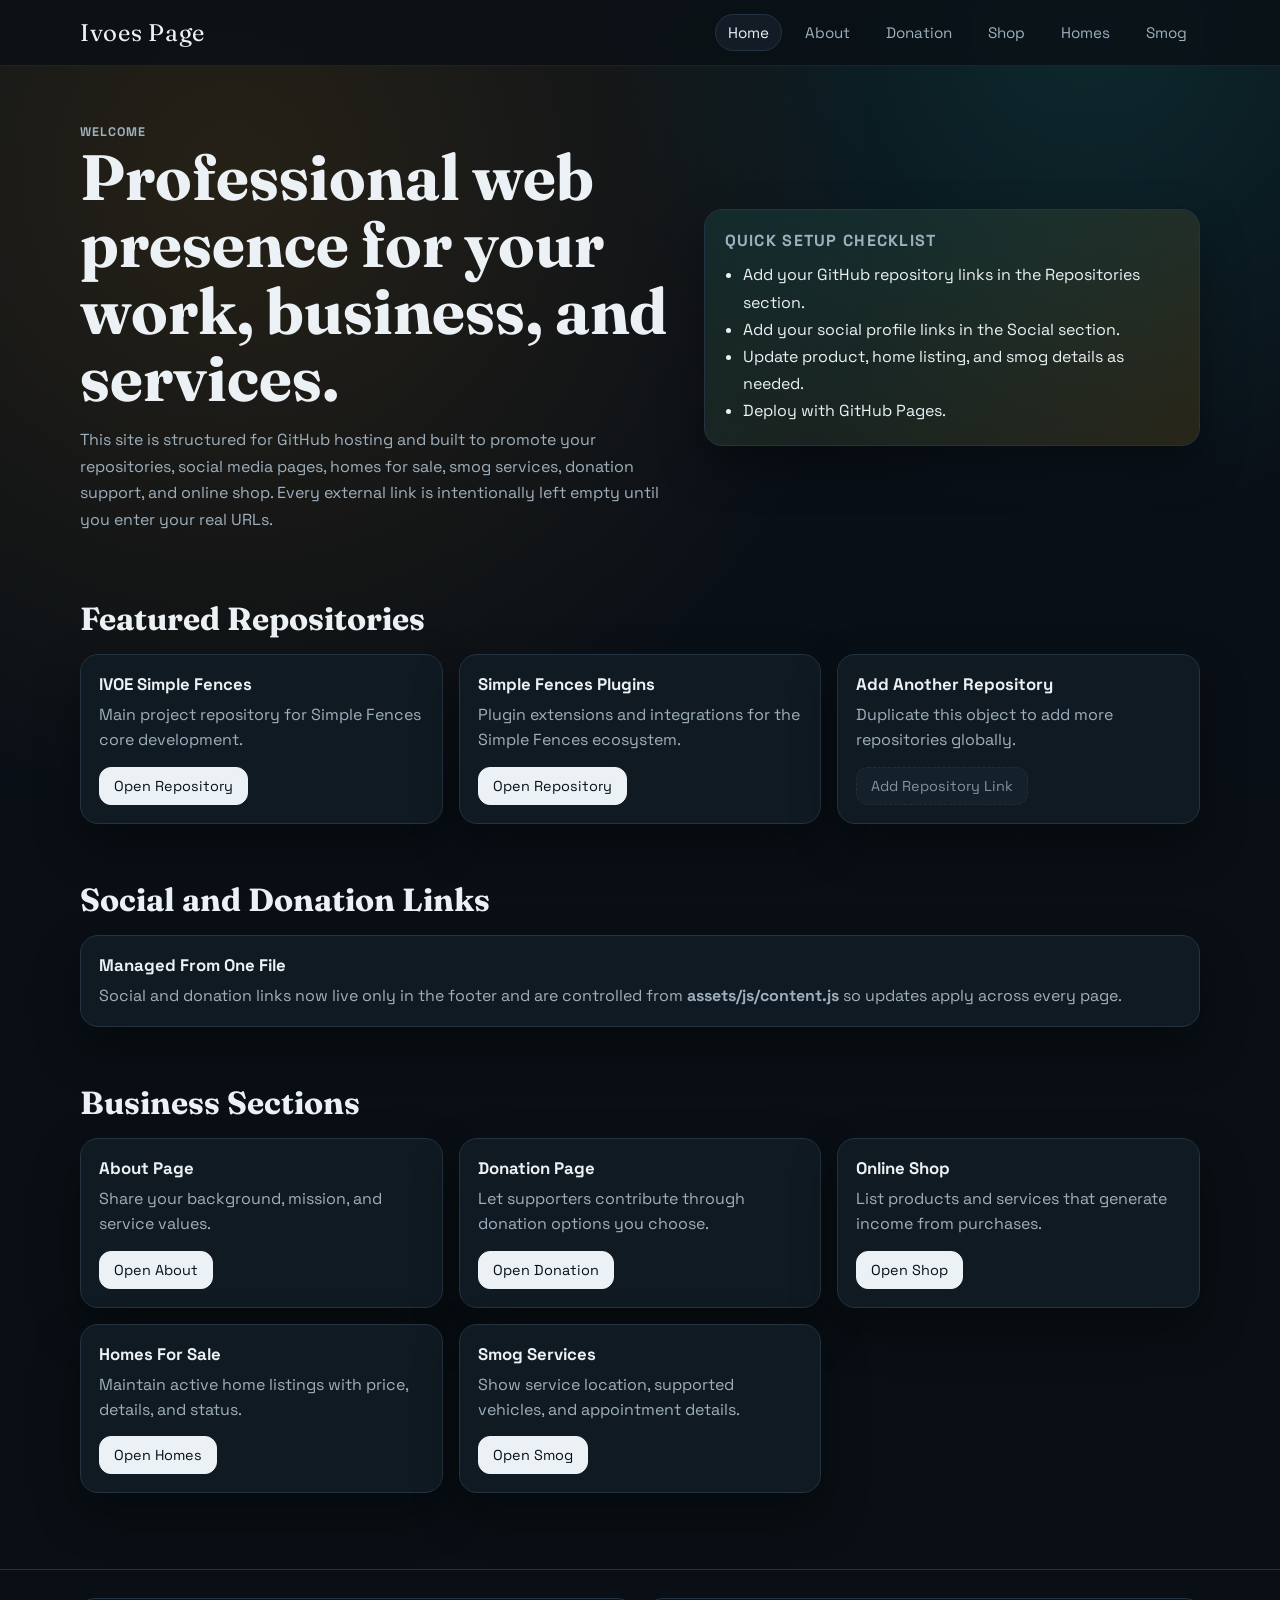
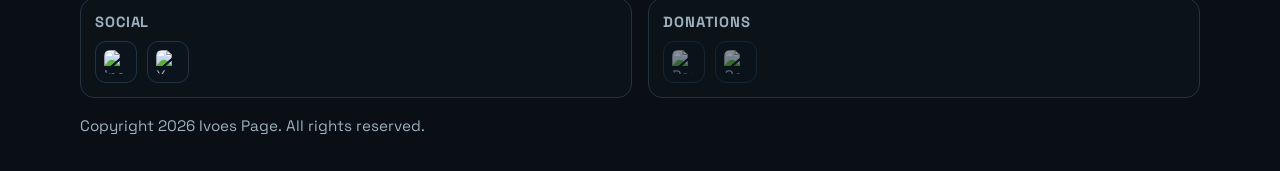
==== index.html @ b1d88fc3 "pushed" ====
<!DOCTYPE html>
<html lang="en">
<head>
  <meta charset="UTF-8" />
  <meta name="viewport" content="width=device-width, initial-scale=1.0" />
  <title>Ivoes Page | Home</title>
  <meta name="description" content="Professional portfolio hub with repositories, social pages, homes for sale, smog services, donations, and shop." />
  <link rel="preconnect" href="https://fonts.googleapis.com" />
  <link rel="preconnect" href="https://fonts.gstatic.com" crossorigin />
  <link href="https://fonts.googleapis.com/css2?family=Fraunces:opsz,wght@9..144,500;9..144,700&family=Space+Grotesk:wght@400;500;700&display=swap" rel="stylesheet" />
  <link rel="stylesheet" href="assets/css/styles.css" />
</head>
<body>
  <header class="site-header">
    <div class="container nav">
      <a class="brand" href="index.html">Ivoes Page</a>
      <ul class="nav-links">
        <li><a class="active" href="index.html">Home</a></li>
        <li><a href="about.html">About</a></li>
        <li><a href="donation.html">Donation</a></li>
        <li><a href="shop.html">Shop</a></li>
        <li><a href="homes.html">Homes</a></li>
        <li><a href="smog.html">Smog</a></li>
      </ul>
    </div>
  </header>

  <main class="container">
    <section class="hero">
      <div>
        <p class="kicker">Welcome</p>
        <h1>Professional web presence for your work, business, and services.</h1>
        <p>
          This site is structured for GitHub hosting and built to promote your repositories,
          social media pages, homes for sale, smog services, donation support, and online shop.
          Every external link is intentionally left empty until you enter your real URLs.
        </p>
      </div>
      <aside class="hero-panel reveal">
        <h2>Quick Setup Checklist</h2>
        <ul>
          <li>Add your GitHub repository links in the Repositories section.</li>
          <li>Add your social profile links in the Social section.</li>
          <li>Update product, home listing, and smog details as needed.</li>
          <li>Deploy with GitHub Pages.</li>
        </ul>
      </aside>
    </section>

    <section>
      <h2 class="section-title">Featured Repositories</h2>
      <div class="grid" data-home="repositories"></div>
    </section>

    <section>
      <h2 class="section-title">Social and Donation Links</h2>
      <article class="card reveal">
        <h3>Managed From One File</h3>
        <p>
          Social and donation links now live only in the footer and are controlled from
          <strong>assets/js/content.js</strong> so updates apply across every page.
        </p>
      </article>
    </section>

    <section>
      <h2 class="section-title">Business Sections</h2>
      <div class="grid">
        <article class="card reveal">
          <h3>About Page</h3>
          <p>Share your background, mission, and service values.</p>
          <a href="about.html">Open About</a>
        </article>
        <article class="card reveal">
          <h3>Donation Page</h3>
          <p>Let supporters contribute through donation options you choose.</p>
          <a href="donation.html">Open Donation</a>
        </article>
        <article class="card reveal">
          <h3>Online Shop</h3>
          <p>List products and services that generate income from purchases.</p>
          <a href="shop.html">Open Shop</a>
        </article>
        <article class="card reveal">
          <h3>Homes For Sale</h3>
          <p>Maintain active home listings with price, details, and status.</p>
          <a href="homes.html">Open Homes</a>
        </article>
        <article class="card reveal">
          <h3>Smog Services</h3>
          <p>Show service location, supported vehicles, and appointment details.</p>
          <a href="smog.html">Open Smog</a>
        </article>
      </div>
    </section>
  </main>

  <footer class="site-footer">
    <div class="container footer-shell">
      <div class="footer-link-groups">
        <section class="footer-group">
          <h3>Social</h3>
          <div class="footer-icon-list" data-links="social"></div>
        </section>
        <section class="footer-group">
          <h3>Donations</h3>
          <div class="footer-icon-list" data-links="donations"></div>
        </section>
      </div>
      <p class="copyright" data-content="site.copyright">Copyright 2026 Ivoes Page. All rights reserved.</p>
    </div>
  </footer>

  <script src="assets/js/content.js"></script>
  <script src="assets/js/main.js"></script>
</body>
</html>
---- assets/css/styles.css ----
:root {
  --bg: #090f14;
  --surface: #101a22;
  --ink: #ebf1f5;
  --muted: #9eb0bd;
  --accent: #1fb3a4;
  --accent-2: #f59e0b;
  --line: #233341;
  --shadow: 0 20px 45px rgba(0, 0, 0, 0.35);
  --radius: 18px;
}

* {
  box-sizing: border-box;
}

html,
body {
  margin: 0;
  padding: 0;
}

body {
  font-family: "Space Grotesk", "Segoe UI", sans-serif;
  color: var(--ink);
  background:
    radial-gradient(circle at 18% 10%, rgba(245, 158, 11, 0.12) 0%, transparent 34%),
    radial-gradient(circle at 85% 2%, rgba(31, 179, 164, 0.15) 0%, transparent 24%),
    linear-gradient(180deg, #091019 0%, #090f14 70%);
  min-height: 100vh;
}

a {
  color: inherit;
  text-decoration: none;
}

.container {
  width: min(1120px, 92vw);
  margin: 0 auto;
}

.site-header {
  position: sticky;
  top: 0;
  z-index: 20;
  backdrop-filter: blur(8px);
  background: rgba(9, 15, 20, 0.8);
  border-bottom: 1px solid rgba(235, 241, 245, 0.08);
}

.nav {
  display: flex;
  align-items: center;
  justify-content: space-between;
  padding: 14px 0;
  gap: 18px;
}

.brand {
  font-family: "Fraunces", "Georgia", serif;
  font-size: clamp(1.1rem, 2.2vw, 1.5rem);
  letter-spacing: 0.03em;
}

.nav-links {
  list-style: none;
  display: flex;
  gap: 10px;
  margin: 0;
  padding: 0;
  flex-wrap: wrap;
}

.nav-links a {
  display: inline-block;
  padding: 8px 12px;
  border: 1px solid transparent;
  border-radius: 999px;
  color: var(--muted);
  font-size: 0.95rem;
  transition: all 0.2s ease;
}

.nav-links a:hover,
.nav-links a.active {
  border-color: var(--line);
  background: rgba(20, 31, 40, 0.9);
  color: var(--ink);
}

.hero {
  display: grid;
  grid-template-columns: 1.2fr 1fr;
  gap: 28px;
  align-items: center;
  padding: 56px 0 38px;
}

.hero h1 {
  margin: 0 0 16px;
  font-family: "Fraunces", "Georgia", serif;
  line-height: 1.05;
  font-size: clamp(2rem, 6vw, 4rem);
}

.hero p {
  margin: 0;
  max-width: 62ch;
  color: var(--muted);
  line-height: 1.65;
}

.hero-panel {
  background: linear-gradient(135deg, rgba(31, 179, 164, 0.12), rgba(245, 158, 11, 0.13));
  border: 1px solid var(--line);
  border-radius: var(--radius);
  padding: 20px;
  box-shadow: var(--shadow);
}

.hero-panel h2 {
  margin: 0 0 10px;
  font-size: 1rem;
  color: var(--muted);
  text-transform: uppercase;
  letter-spacing: 0.08em;
}

.hero-panel ul {
  margin: 0;
  padding-left: 18px;
  line-height: 1.7;
}

section {
  padding: 28px 0;
}

.section-title {
  margin: 0 0 16px;
  font-family: "Fraunces", "Georgia", serif;
  font-size: clamp(1.45rem, 2.7vw, 2rem);
}

.grid {
  display: grid;
  grid-template-columns: repeat(3, minmax(0, 1fr));
  gap: 16px;
}

.card {
  background: var(--surface);
  border: 1px solid var(--line);
  border-radius: var(--radius);
  padding: 18px;
  box-shadow: var(--shadow);
}

.card h3 {
  margin-top: 0;
  margin-bottom: 8px;
  font-size: 1.05rem;
}

.card p {
  margin: 0;
  color: var(--muted);
  line-height: 1.55;
}

.card a,
.button {
  display: inline-flex;
  align-items: center;
  justify-content: center;
  margin-top: 14px;
  padding: 9px 14px;
  border-radius: 12px;
  border: 1px solid var(--ink);
  background: var(--ink);
  color: #071016;
  font-size: 0.9rem;
  transition: transform 0.2s ease, opacity 0.2s ease;
}

.card a:hover,
.button:hover {
  transform: translateY(-2px);
}

.link-placeholder {
  border-style: dashed;
  border-color: var(--line);
  color: var(--muted);
  background: #16232d;
  cursor: not-allowed;
  opacity: 0.8;
  pointer-events: none;
}

.kicker {
  margin: 0 0 10px;
  color: var(--accent);
  text-transform: uppercase;
  font-weight: 700;
  font-size: 0.78rem;
  letter-spacing: 0.08em;
}

.table-wrap {
  overflow-x: auto;
}

table {
  width: 100%;
  border-collapse: collapse;
  border: 1px solid var(--line);
  border-radius: 12px;
  overflow: hidden;
  background: var(--surface);
}

th,
td {
  padding: 12px;
  text-align: left;
  border-bottom: 1px solid var(--line);
}

th {
  background: #0d151d;
}

.site-footer {
  margin-top: 48px;
  border-top: 1px solid var(--line);
  padding: 28px 0 36px;
  color: var(--muted);
  font-size: 0.95rem;
}

.footer-shell {
  display: grid;
  gap: 18px;
}

.footer-link-groups {
  display: grid;
  grid-template-columns: repeat(2, minmax(0, 1fr));
  gap: 16px;
}

.footer-group {
  background: rgba(12, 20, 27, 0.85);
  border: 1px solid var(--line);
  border-radius: 14px;
  padding: 14px;
}

.footer-group h3 {
  margin: 0 0 10px;
  font-size: 0.92rem;
  letter-spacing: 0.06em;
  text-transform: uppercase;
  color: var(--muted);
}

.footer-icon-list {
  display: flex;
  flex-wrap: wrap;
  gap: 10px;
}

.icon-link {
  width: 42px;
  height: 42px;
  border-radius: 11px;
  display: inline-flex;
  align-items: center;
  justify-content: center;
  border: 1px solid var(--line);
  background: #0b141c;
  transition: transform 0.2s ease, border-color 0.2s ease;
}

.icon-link img {
  width: 24px;
  height: 24px;
  border-radius: 6px;
}

.icon-link:hover {
  transform: translateY(-2px);
  border-color: var(--accent);
}

.icon-link.is-disabled {
  opacity: 0.55;
}

.copyright {
  margin: 0;
}

.reveal {
  opacity: 0;
  transform: translateY(14px);
  transition: opacity 0.5s ease, transform 0.5s ease;
}

.reveal.in-view {
  opacity: 1;
  transform: translateY(0);
}

@media (max-width: 940px) {
  .hero {
    grid-template-columns: 1fr;
  }

  .grid {
    grid-template-columns: repeat(2, minmax(0, 1fr));
  }
}

@media (max-width: 640px) {
  .nav {
    flex-direction: column;
    align-items: flex-start;
  }

  .footer-link-groups {
    grid-template-columns: 1fr;
  }

  .grid {
    grid-template-columns: 1fr;
  }
}
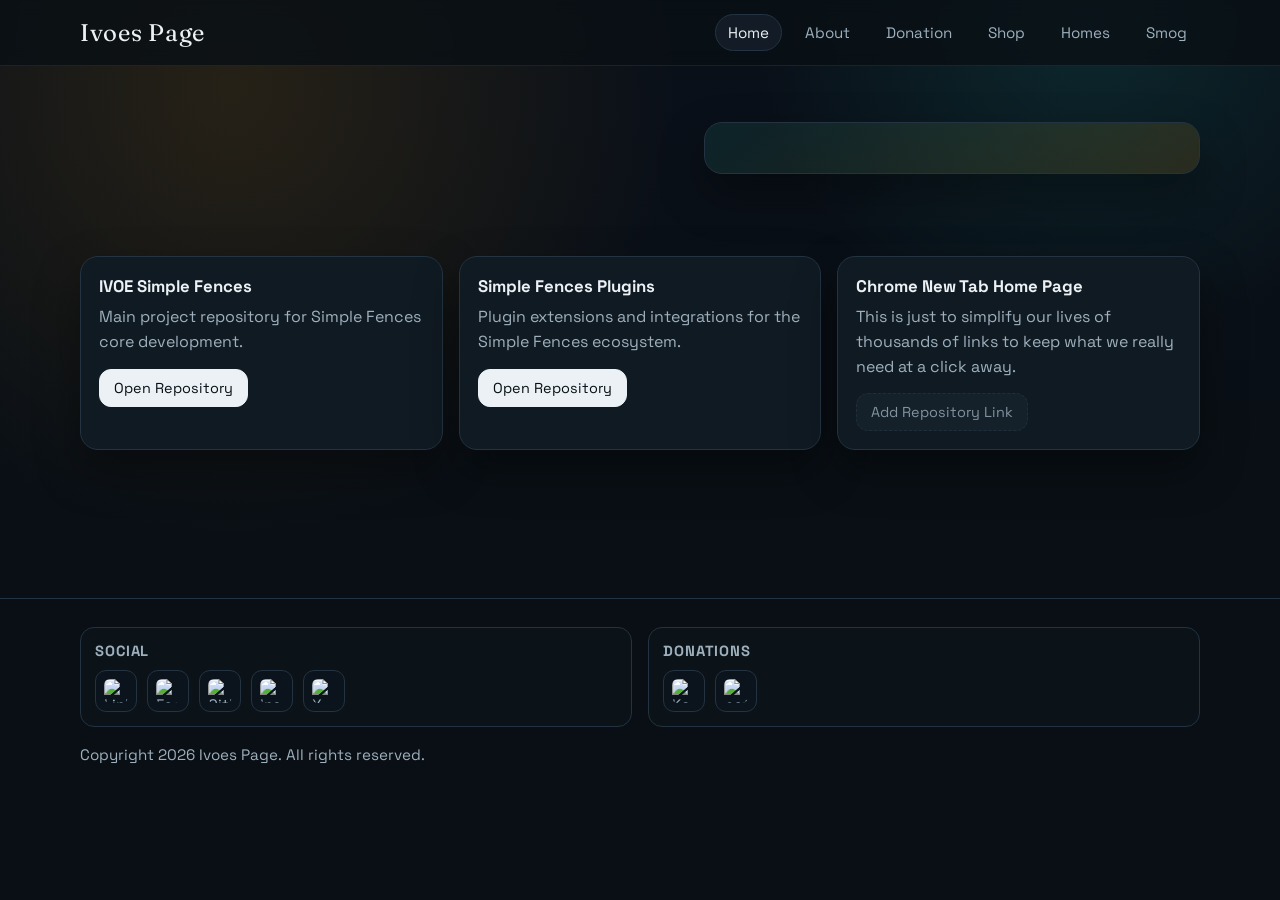
==== commit bed5d723: "update to easy update content" ====
--- a/index.html
+++ b/index.html
@@ -10,7 +10,7 @@
   <link href="https://fonts.googleapis.com/css2?family=Fraunces:opsz,wght@9..144,500;9..144,700&family=Space+Grotesk:wght@400;500;700&display=swap" rel="stylesheet" />
   <link rel="stylesheet" href="assets/css/styles.css" />
 </head>
-<body>
+<body data-page="home">
   <header class="site-header">
     <div class="container nav">
       <a class="brand" href="index.html">Ivoes Page</a>
@@ -28,70 +28,24 @@
   <main class="container">
     <section class="hero">
       <div>
-        <p class="kicker">Welcome</p>
-        <h1>Professional web presence for your work, business, and services.</h1>
-        <p>
-          This site is structured for GitHub hosting and built to promote your repositories,
-          social media pages, homes for sale, smog services, donation support, and online shop.
-          Every external link is intentionally left empty until you enter your real URLs.
-        </p>
+        <p class="kicker" data-page-content="hero.kicker"></p>
+        <h1 data-page-content="hero.title"></h1>
+        <p data-page-content="hero.description"></p>
       </div>
       <aside class="hero-panel reveal">
-        <h2>Quick Setup Checklist</h2>
-        <ul>
-          <li>Add your GitHub repository links in the Repositories section.</li>
-          <li>Add your social profile links in the Social section.</li>
-          <li>Update product, home listing, and smog details as needed.</li>
-          <li>Deploy with GitHub Pages.</li>
-        </ul>
+        <h2 data-page-content="hero.panelTitle"></h2>
+        <ul data-section="panel-items"></ul>
       </aside>
     </section>
 
     <section>
-      <h2 class="section-title">Featured Repositories</h2>
+      <h2 class="section-title" data-page-content="reposTitle"></h2>
       <div class="grid" data-home="repositories"></div>
     </section>
 
     <section>
-      <h2 class="section-title">Social and Donation Links</h2>
-      <article class="card reveal">
-        <h3>Managed From One File</h3>
-        <p>
-          Social and donation links now live only in the footer and are controlled from
-          <strong>assets/js/content.js</strong> so updates apply across every page.
-        </p>
-      </article>
-    </section>
-
-    <section>
-      <h2 class="section-title">Business Sections</h2>
-      <div class="grid">
-        <article class="card reveal">
-          <h3>About Page</h3>
-          <p>Share your background, mission, and service values.</p>
-          <a href="about.html">Open About</a>
-        </article>
-        <article class="card reveal">
-          <h3>Donation Page</h3>
-          <p>Let supporters contribute through donation options you choose.</p>
-          <a href="donation.html">Open Donation</a>
-        </article>
-        <article class="card reveal">
-          <h3>Online Shop</h3>
-          <p>List products and services that generate income from purchases.</p>
-          <a href="shop.html">Open Shop</a>
-        </article>
-        <article class="card reveal">
-          <h3>Homes For Sale</h3>
-          <p>Maintain active home listings with price, details, and status.</p>
-          <a href="homes.html">Open Homes</a>
-        </article>
-        <article class="card reveal">
-          <h3>Smog Services</h3>
-          <p>Show service location, supported vehicles, and appointment details.</p>
-          <a href="smog.html">Open Smog</a>
-        </article>
-      </div>
+      <h2 class="section-title" data-page-content="businessTitle"></h2>
+      <div class="grid" data-section="business-cards"></div>
     </section>
   </main>
 
@@ -111,6 +65,7 @@
     </div>
   </footer>
 
+  <script src="assets/js/content-home.js"></script>
   <script src="assets/js/content.js"></script>
   <script src="assets/js/main.js"></script>
 </body>
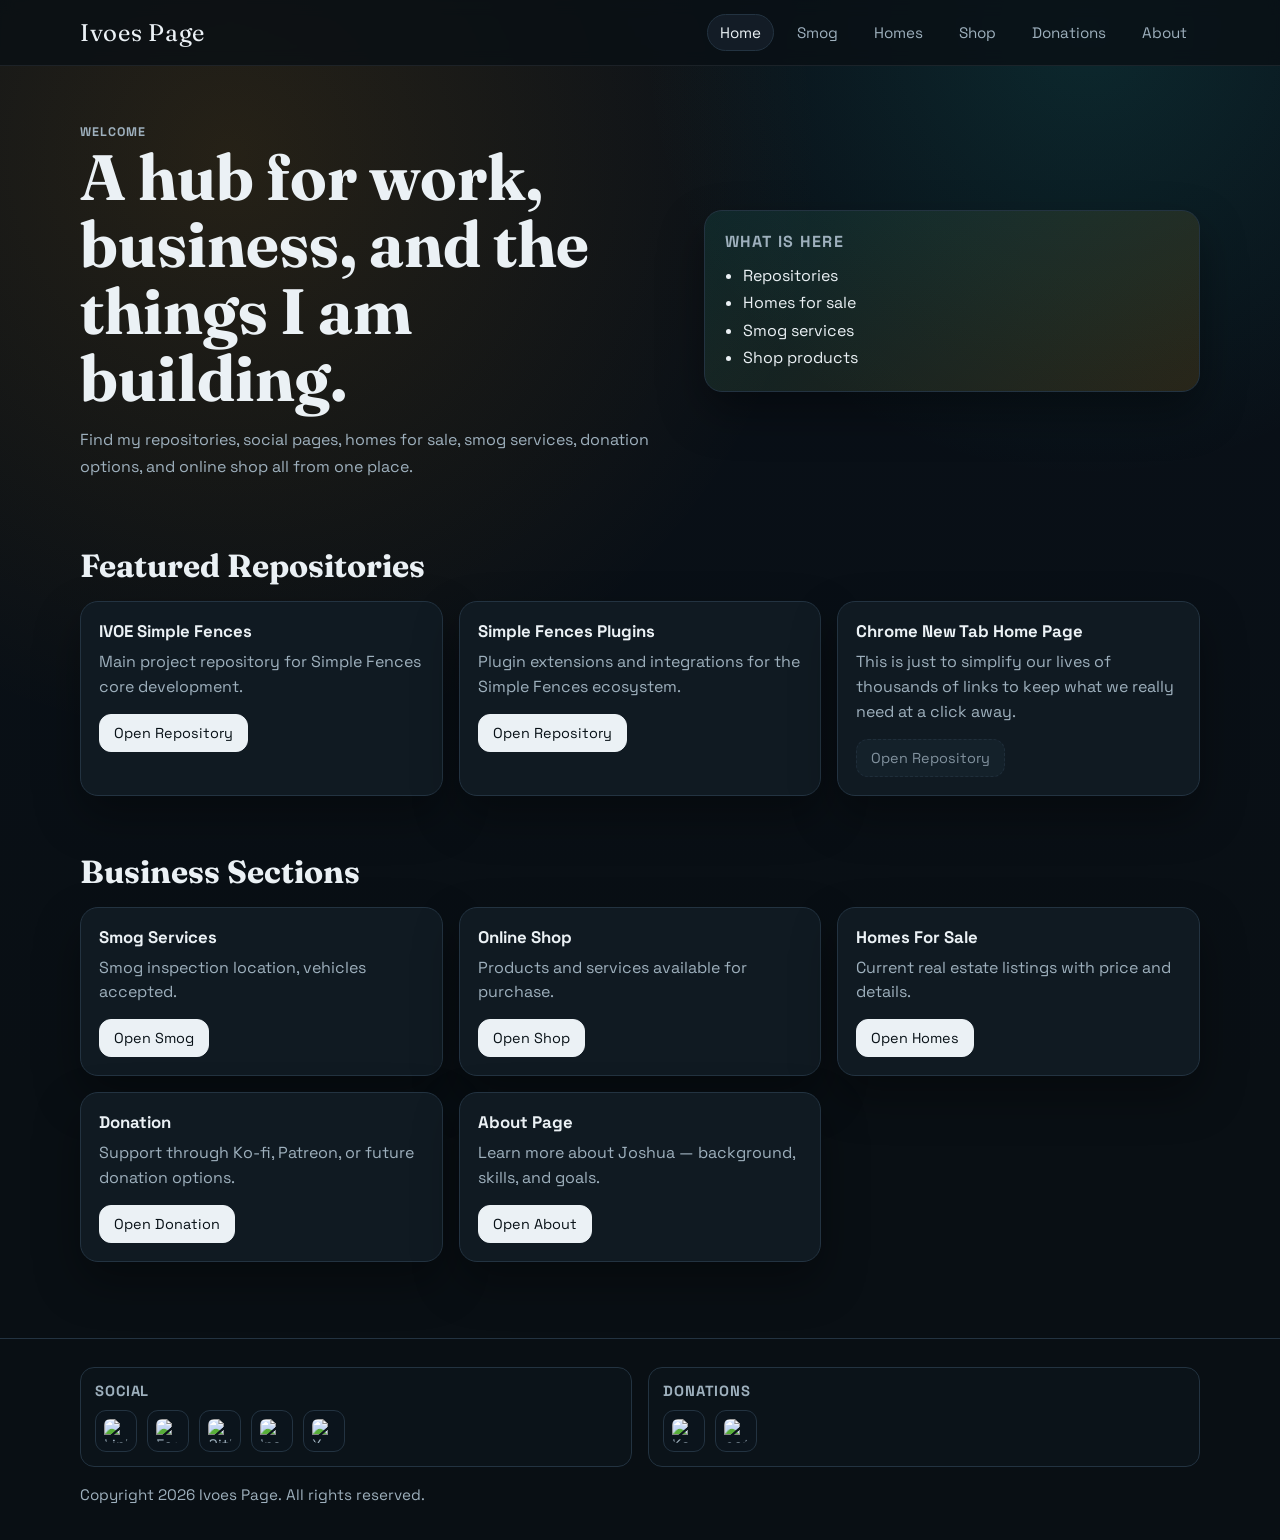
==== commit 80197a4e: "changes" ====
--- a/index.html
+++ b/index.html
@@ -16,11 +16,11 @@
       <a class="brand" href="index.html">Ivoes Page</a>
       <ul class="nav-links">
         <li><a class="active" href="index.html">Home</a></li>
+        <li><a href="smog.html">Smog</a></li>
+        <li><a href="homes.html">Homes</a></li>
+        <li><a href="shop.html">Shop</a></li>
+        <li><a href="donation.html">Donations</a></li>
         <li><a href="about.html">About</a></li>
-        <li><a href="donation.html">Donation</a></li>
-        <li><a href="shop.html">Shop</a></li>
-        <li><a href="homes.html">Homes</a></li>
-        <li><a href="smog.html">Smog</a></li>
       </ul>
     </div>
   </header>
--- a/assets/css/styles.css
+++ b/assets/css/styles.css
@@ -199,6 +199,11 @@
   pointer-events: none;
 }
 
+.grid > .card:only-child {
+  grid-column: 1 / -1;
+  max-width: 480px;
+}
+
 .kicker {
   margin: 0 0 10px;
   color: var(--accent);
